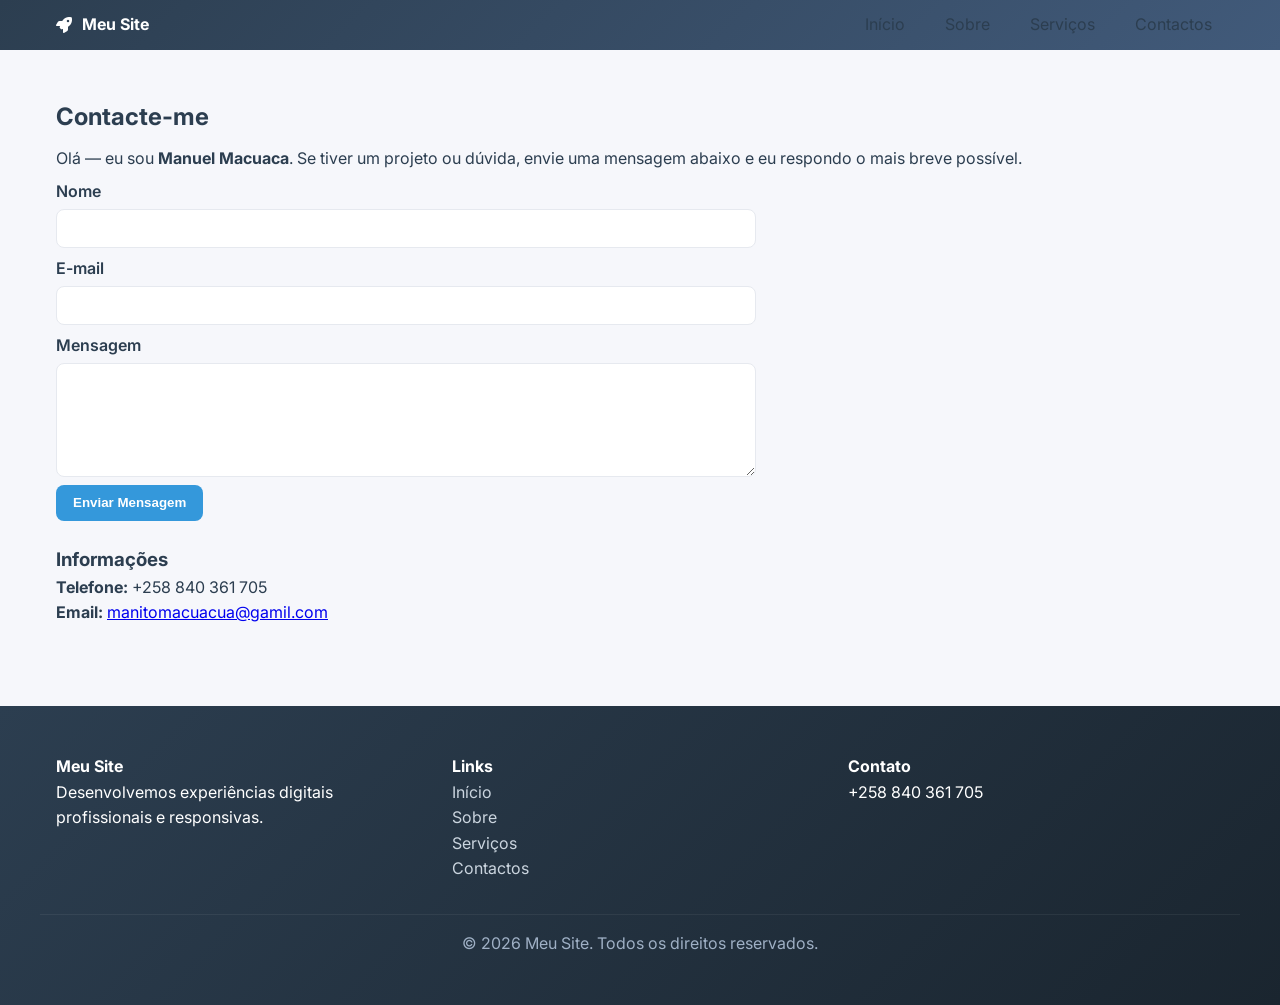
==== contactos.html @ 5e8159a1 "first commit" ====
<!DOCTYPE html>
<html lang="pt-br">
<head>
  <meta charset="utf-8">
  <meta name="viewport" content="width=device-width, initial-scale=1">
  <title>Contactos — Meu Site</title>
  <link href="https://fonts.googleapis.com/css2?family=Inter:wght@300;400;600;700&display=swap" rel="stylesheet">
  <link rel="stylesheet" href="style.css">
  <link rel="stylesheet" href="https://cdnjs.cloudflare.com/ajax/libs/font-awesome/6.4.0/css/all.min.css">
</head>
<body>
  <header class="site-header">
    <div class="container header-row">
      <a class="brand" href="index.html"><i class="fas fa-rocket"></i> Meu Site</a>
      <button class="nav-toggle" aria-label="Abrir menu" aria-expanded="false">
        <span></span><span></span><span></span>
      </button>
      <nav class="site-nav" id="siteNav" aria-label="Navegação principal">
        <ul>
          <li><a href="index.html">Início</a></li>
          <li><a href="sobre.html">Sobre</a></li>
          <li><a href="servicos.html">Serviços</a></li>
          <li><a href="contactos.html">Contactos</a></li>
        </ul>
      </nav>
    </div>
  </header>

  <main class="container">
    <section class="page">
      <h1>Contacte-me</h1>
      <p>Olá — eu sou <strong>Manuel Macuaca</strong>. Se tiver um projeto ou dúvida, envie uma mensagem abaixo e eu respondo o mais breve possível.</p>

      <form class="contact-form" action="mailto:manitomacuacua@gamil.com" method="post" enctype="text/plain">
        <label for="nome">Nome</label>
        <input id="nome" name="nome" type="text" required>

        <label for="email">E-mail</label>
        <input id="email" name="email" type="email" required>

        <label for="mensagem">Mensagem</label>
        <textarea id="mensagem" name="mensagem" rows="6" required></textarea>

        <button type="submit" class="btn primary">Enviar Mensagem</button>
      </form>

      <div style="margin-top:1.5rem;">
        <h3>Informações</h3>
        <p><strong>Telefone:</strong> +258 840 361 705</p>
        <p><strong>Email:</strong> <a href="mailto:manitomacuacua@gamil.com">manitomacuacua@gamil.com</a></p>
      </div>
    </section>
  </main>

  <footer class="site-footer">
    <div class="container footer-grid">
      <div>
        <a class="brand footer-brand" href="index.html">Meu Site</a>
        <p>Desenvolvemos experiências digitais profissionais e responsivas.</p>
      </div>
      <div>
        <h4>Links</h4>
        <ul class="footer-links">
          <li><a href="index.html">Início</a></li>
          <li><a href="sobre.html">Sobre</a></li>
          <li><a href="servicos.html">Serviços</a></li>
          <li><a href="contactos.html">Contactos</a></li>
        </ul>
      </div>
      <div>
        <h4>Contato</h4>
        <p>+258 840 361 705</p>
      </div>
    </div>
    <div class="container footer-bottom">
      <p>&copy; <span id="anoAtual">2024</span> Meu Site. Todos os direitos reservados.</p>
    </div>
  </footer>

  <script src="script.js"></script>
</body>
</html>
---- style.css ----
:root{
  --bg:#f6f7fb;
  --surface:#ffffff;
  --accent:#3498db;
  --accent-2:#2ecc71;
  --muted:#7f8c8d;
  --dark:#2c3e50;
  --radius:10px;
  --container:1200px;
}

/* Tema escuro */
.dark{
    --bg:#0b1220;
    --surface:#0f1720;
    --accent:#4aa3ff;
    --accent-2:#2ecc71;
    --muted:#9aa6b2;
    --dark:#e6eef8;
}

*{box-sizing:border-box;margin:0;padding:0}
html,body{height:100%}
body{font-family:Inter, system-ui, -apple-system, 'Segoe UI', Roboto, 'Helvetica Neue', Arial; background:var(--bg); color:var(--dark); line-height:1.6}
.container{max-width:var(--container);margin:0 auto;padding:1rem}

/* Header */
.site-header{background:linear-gradient(135deg,var(--dark),#415a7a);color:#fff;position:sticky;top:0;z-index:1200}
.header-row{display:flex;align-items:center;justify-content:space-between;padding:0.75rem 1rem}
.brand{font-weight:700;color:#fff;text-decoration:none;display:flex;gap:.6rem;align-items:center}
.nav-toggle{display:none;background:none;border:0;cursor:pointer;padding:.4rem}
.nav-toggle span{display:block;width:22px;height:2px;background:#fff;margin:4px 0;border-radius:2px}
.site-nav ul{list-style:none;display:flex;gap:1rem}
.site-nav a{color:var(--dark);text-decoration:none;padding:.5rem .75rem;border-radius:6px;transition:background .18s}
.site-nav a:hover{background:rgba(0,0,0,0.04)}

/* Hero */
.hero{padding:3rem 0;background:linear-gradient(180deg, rgba(0,0,0,0.02), transparent)}
.hero-content{display:grid;grid-template-columns:1fr 420px;gap:2rem;align-items:center}
.hero h1{font-size:2rem;margin-bottom:.6rem;color:var(--dark)}
.hero p{color:var(--muted);margin-bottom:1rem}
.hero-illus{width:100%;border-radius:12px;box-shadow:0 12px 30px rgba(10,20,30,0.08)}
.hero-actions{display:flex;gap:0.75rem}

/* Buttons */
.btn{display:inline-block;padding:.6rem 1rem;border-radius:8px;text-decoration:none;font-weight:600;border:1px solid transparent}
.btn.primary{background:var(--accent);color:#fff}
.btn.outline{background:transparent;border-color:var(--accent);color:var(--accent)}

/* Cards */
.cards{display:grid;grid-template-columns:repeat(auto-fit,minmax(220px,1fr));gap:1rem;margin:2rem 0}
.card{background:var(--surface);padding:1.4rem;border-radius:var(--radius);box-shadow:0 8px 24px rgba(20,30,50,0.06);border-top:4px solid var(--accent)}
.card-icon{width:56px;height:56px;border-radius:999px;background:var(--accent);color:#fff;display:flex;align-items:center;justify-content:center;font-size:1.25rem;margin-bottom:.9rem}
.card h3{margin-bottom:.5rem}
.card p{color:var(--muted);margin-bottom:.75rem}
.card-link{color:var(--accent);text-decoration:none;font-weight:600}

/* About */
.about{padding:2rem 0}
.about-grid{display:grid;grid-template-columns:1fr 280px;gap:1.5rem;align-items:center}
.about-stats{display:flex;gap:1rem;flex-wrap:wrap}
.stat{background:var(--surface);padding:1rem;border-radius:10px;min-width:90px;text-align:center;box-shadow:0 8px 20px rgba(20,30,50,0.04)}
.stat strong{display:block;font-size:1.2rem}
.stat span{color:var(--muted);font-size:.9rem}

/* Page content */
.page{padding:2rem 0}
.page h1{margin-bottom:.6rem}
.page h2{margin-top:1.25rem}

/* Forms */
label{display:block;margin:.5rem 0 .25rem;font-weight:600}
input[type=text],input[type=email],textarea{width:100%;padding:.7rem;border-radius:8px;border:1px solid #e6e9ef;background:#fff}
.contact-form{max-width:700px}

/* Footer */
.site-footer{background:linear-gradient(135deg,var(--dark),#1a252f);color:#fff;padding:2rem 0;margin-top:2rem}
.footer-grid{display:grid;grid-template-columns:repeat(auto-fit,minmax(200px,1fr));gap:1.25rem;align-items:start}
.footer-links{list-style:none;padding:0}
.footer-links a{color:#cbd5df;text-decoration:none}
.footer-bottom{border-top:1px solid rgba(255,255,255,0.06);padding-top:1rem;margin-top:1rem;text-align:center;color:#9fb0c5}

/* Back to top */
.voltar-topo{position:fixed;right:1.25rem;bottom:1.25rem;background:var(--accent);color:#fff;width:44px;height:44px;border-radius:50%;display:none;align-items:center;justify-content:center;border:0;cursor:pointer;box-shadow:0 8px 20px rgba(52,152,219,0.2)}

/* Theme toggle button */
.theme-toggle{background:transparent;border:1px solid rgba(0,0,0,0.06);color:var(--dark);padding:.45rem;border-radius:8px;cursor:pointer;margin-left:.5rem}
.dark .theme-toggle{border-color:rgba(255,255,255,0.08);color:var(--dark)}


/* Responsive */
@media (max-width:980px){
  .hero-content{grid-template-columns:1fr 320px}
  .about-grid{grid-template-columns:1fr}
}
@media (max-width:720px){
  .nav-toggle{display:block}
  .site-nav{position:fixed;inset:auto 0 0 0;background:linear-gradient(180deg,var(--dark),#23374a);transform:translateY(-100%);transition:transform .28s ease;padding:1rem 0}
  .site-nav[aria-hidden="false"],body.nav-open .site-nav{transform:translateY(0)}
  .site-nav ul{flex-direction:column;gap:0}
  .site-nav a{display:block;padding:0.9rem 1.1rem}
  .hero-content{grid-template-columns:1fr;gap:1rem}
  .hero-illus{order:-1}
  .site-header .header-row{padding:.6rem 1rem}
  .voltar-topo{right:.8rem;bottom:.8rem}
}

/* small tweaks */
.container{padding-left:1rem;padding-right:1rem}

    }
    
    .destaque h2 {
        font-size: 2rem;
    }
    
    .principal {
        padding: 1rem;
    }
    
    .cards {
        grid-template-columns: 1fr;
    }
    
    .conteudo {
        padding: 1.5rem;
    }
    
    .rodape-conteudo {
        grid-template-columns: 1fr;
        gap: 2rem;
    }
    
    .voltar-topo {
        bottom: 1rem;
        right: 1rem;
        width: 45px;
        height: 45px;
    }
}

@media (max-width: 480px) {
    .logo h1 {
        font-size: 1.5rem;
    }
    
    .menu ul {
        flex-direction: column;
        align-items: center;
    }
    
    .destaque h2 {
        font-size: 1.5rem;
    }
}
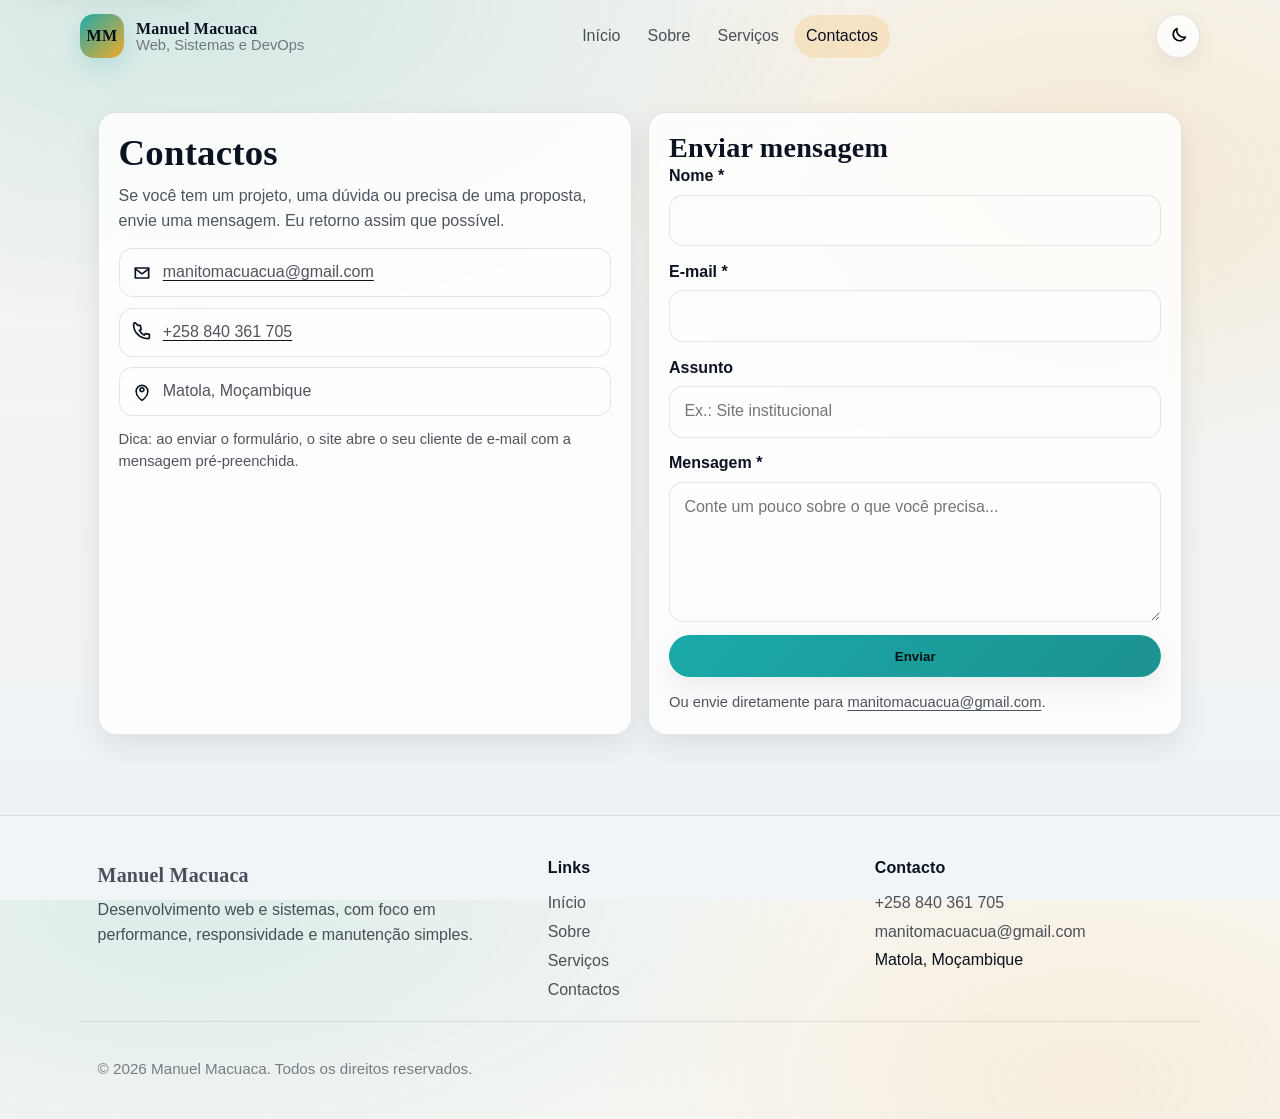
==== commit 837c53d2: "first commit2" ====
--- a/contactos.html
+++ b/contactos.html
@@ -1,82 +1,167 @@
-<!DOCTYPE html>
+<!doctype html>
 <html lang="pt-br">
-<head>
-  <meta charset="utf-8">
-  <meta name="viewport" content="width=device-width, initial-scale=1">
-  <title>Contactos — Meu Site</title>
-  <link href="https://fonts.googleapis.com/css2?family=Inter:wght@300;400;600;700&display=swap" rel="stylesheet">
-  <link rel="stylesheet" href="style.css">
-  <link rel="stylesheet" href="https://cdnjs.cloudflare.com/ajax/libs/font-awesome/6.4.0/css/all.min.css">
-</head>
-<body>
-  <header class="site-header">
-    <div class="container header-row">
-      <a class="brand" href="index.html"><i class="fas fa-rocket"></i> Meu Site</a>
-      <button class="nav-toggle" aria-label="Abrir menu" aria-expanded="false">
-        <span></span><span></span><span></span>
-      </button>
-      <nav class="site-nav" id="siteNav" aria-label="Navegação principal">
-        <ul>
-          <li><a href="index.html">Início</a></li>
-          <li><a href="sobre.html">Sobre</a></li>
-          <li><a href="servicos.html">Serviços</a></li>
-          <li><a href="contactos.html">Contactos</a></li>
-        </ul>
-      </nav>
-    </div>
-  </header>
+  <head>
+    <meta charset="utf-8">
+    <meta name="viewport" content="width=device-width, initial-scale=1">
+    <title>Contactos | Manuel Macuaca</title>
+    <meta name="description" content="Entre em contacto para orçamento, dúvidas ou propostas. Resposta rápida por e-mail ou telefone.">
+    <meta name="theme-color" content="#0ea5a4">
+    <link rel="stylesheet" href="style.css">
+  </head>
+  <body>
+    <a class="skip-link" href="#conteudo">Saltar para o conteúdo</a>
 
-  <main class="container">
-    <section class="page">
-      <h1>Contacte-me</h1>
-      <p>Olá — eu sou <strong>Manuel Macuaca</strong>. Se tiver um projeto ou dúvida, envie uma mensagem abaixo e eu respondo o mais breve possível.</p>
+    <header class="site-header" data-header>
+      <div class="container header-inner">
+        <a class="brand" href="index.html" aria-label="Página inicial">
+          <span class="brand-mark" aria-hidden="true">MM</span>
+          <span class="brand-text">
+            <span class="brand-name">Manuel Macuaca</span>
+            <span class="brand-role">Web, Sistemas e DevOps</span>
+          </span>
+        </a>
 
-      <form class="contact-form" action="mailto:manitomacuacua@gamil.com" method="post" enctype="text/plain">
-        <label for="nome">Nome</label>
-        <input id="nome" name="nome" type="text" required>
+        <nav class="site-nav" id="siteNav" data-nav aria-label="Navegação principal">
+          <a href="index.html">Início</a>
+          <a href="sobre.html">Sobre</a>
+          <a href="servicos.html">Serviços</a>
+          <a href="contactos.html">Contactos</a>
+        </nav>
 
-        <label for="email">E-mail</label>
-        <input id="email" name="email" type="email" required>
+        <div class="header-actions">
+          <button class="icon-btn" type="button" data-theme-toggle aria-label="Alternar tema" title="Alternar tema">
+            <svg class="icon icon-moon" viewBox="0 0 24 24" fill="none" aria-hidden="true">
+              <path d="M21 13.2A8.4 8.4 0 0 1 10.8 3a7.7 7.7 0 1 0 10.2 10.2Z" stroke="currentColor" stroke-width="2" stroke-linecap="round" stroke-linejoin="round"/>
+            </svg>
+            <svg class="icon icon-sun" viewBox="0 0 24 24" fill="none" aria-hidden="true">
+              <path d="M12 18a6 6 0 1 0 0-12 6 6 0 0 0 0 12Z" stroke="currentColor" stroke-width="2"/>
+              <path d="M12 2v2M12 20v2M4 12H2M22 12h-2M5.6 5.6 4.2 4.2M19.8 19.8l-1.4-1.4M18.4 5.6l1.4-1.4M4.2 19.8l1.4-1.4" stroke="currentColor" stroke-width="2" stroke-linecap="round"/>
+            </svg>
+          </button>
 
-        <label for="mensagem">Mensagem</label>
-        <textarea id="mensagem" name="mensagem" rows="6" required></textarea>
+          <button class="icon-btn nav-btn" type="button" data-nav-toggle aria-controls="siteNav" aria-label="Abrir menu" aria-expanded="false" title="Menu">
+            <svg class="icon" viewBox="0 0 24 24" fill="none" aria-hidden="true">
+              <path d="M4 7h16M4 12h16M4 17h16" stroke="currentColor" stroke-width="2" stroke-linecap="round"/>
+            </svg>
+          </button>
+        </div>
+      </div>
 
-        <button type="submit" class="btn primary">Enviar Mensagem</button>
-      </form>
+      <div class="nav-overlay" data-nav-overlay hidden></div>
+    </header>
 
-      <div style="margin-top:1.5rem;">
-        <h3>Informações</h3>
-        <p><strong>Telefone:</strong> +258 840 361 705</p>
-        <p><strong>Email:</strong> <a href="mailto:manitomacuacua@gamil.com">manitomacuacua@gamil.com</a></p>
+    <main id="conteudo">
+      <section class="section">
+        <div class="container two-col">
+          <div class="card prose">
+            <h1>Contactos</h1>
+            <p>Se você tem um projeto, uma dúvida ou precisa de uma proposta, envie uma mensagem. Eu retorno assim que possível.</p>
+
+            <div class="contact-list" aria-label="Contactos diretos">
+              <a class="contact-item" href="mailto:manitomacuacua@gmail.com">
+                <svg class="icon" viewBox="0 0 24 24" fill="none" aria-hidden="true">
+                  <path d="M4 6h16v12H4V6Z" stroke="currentColor" stroke-width="2" stroke-linejoin="round"/>
+                  <path d="m4 7 8 6 8-6" stroke="currentColor" stroke-width="2" stroke-linecap="round" stroke-linejoin="round"/>
+                </svg>
+                <span>manitomacuacua@gmail.com</span>
+              </a>
+
+              <a class="contact-item" href="tel:+258840361705">
+                <svg class="icon" viewBox="0 0 24 24" fill="none" aria-hidden="true">
+                  <path d="M7 4h3l1 5-2 1c1.2 2.5 3.3 4.7 5.9 5.9l1-2 5 1v3c0 1.1-.9 2-2 2-9.4 0-17-7.6-17-17 0-1.1.9-2 2-2Z" stroke="currentColor" stroke-width="2" stroke-linecap="round" stroke-linejoin="round"/>
+                </svg>
+                <span>+258 840 361 705</span>
+              </a>
+
+              <div class="contact-item" role="note" aria-label="Localização">
+                <svg class="icon" viewBox="0 0 24 24" fill="none" aria-hidden="true">
+                  <path d="M12 22s7-4.4 7-11a7 7 0 0 0-14 0c0 6.6 7 11 7 11Z" stroke="currentColor" stroke-width="2" stroke-linecap="round" stroke-linejoin="round"/>
+                  <path d="M12 11.5a2.3 2.3 0 1 0 0-4.6 2.3 2.3 0 0 0 0 4.6Z" stroke="currentColor" stroke-width="2"/>
+                </svg>
+                <span>Matola, Moçambique</span>
+              </div>
+            </div>
+
+            <p class="help">Dica: ao enviar o formulário, o site abre o seu cliente de e-mail com a mensagem pré-preenchida.</p>
+          </div>
+
+          <div class="card">
+            <h2 class="card-title">Enviar mensagem</h2>
+
+            <form class="form" data-contact-form data-email-to="manitomacuacua@gmail.com" novalidate>
+              <div class="field">
+                <label class="label" for="nome">Nome *</label>
+                <input id="nome" name="nome" type="text" autocomplete="name" required>
+              </div>
+
+              <div class="field">
+                <label class="label" for="email">E-mail *</label>
+                <input id="email" name="email" type="email" autocomplete="email" required>
+              </div>
+
+              <div class="field">
+                <label class="label" for="assunto">Assunto</label>
+                <input id="assunto" name="assunto" type="text" autocomplete="off" placeholder="Ex.: Site institucional">
+              </div>
+
+              <div class="field">
+                <label class="label" for="mensagem">Mensagem *</label>
+                <textarea id="mensagem" name="mensagem" required placeholder="Conte um pouco sobre o que você precisa..."></textarea>
+              </div>
+
+              <div class="sr-only" aria-hidden="true">
+                <label for="website">Website</label>
+                <input id="website" name="website" type="text" tabindex="-1" autocomplete="off">
+              </div>
+
+              <button class="btn primary" type="submit">Enviar</button>
+              <p class="help">Ou envie diretamente para <a href="mailto:manitomacuacua@gmail.com">manitomacuacua@gmail.com</a>.</p>
+            </form>
+          </div>
+        </div>
+      </section>
+    </main>
+
+    <footer class="site-footer">
+      <div class="container footer-inner">
+        <div>
+          <p class="footer-title">Manuel Macuaca</p>
+          <p>Desenvolvimento web e sistemas, com foco em performance, responsividade e manutenção simples.</p>
+        </div>
+
+        <div class="footer-col">
+          <h3>Links</h3>
+          <ul class="footer-links">
+            <li><a href="index.html">Início</a></li>
+            <li><a href="sobre.html">Sobre</a></li>
+            <li><a href="servicos.html">Serviços</a></li>
+            <li><a href="contactos.html">Contactos</a></li>
+          </ul>
+        </div>
+
+        <div class="footer-col">
+          <h3>Contacto</h3>
+          <ul class="footer-links">
+            <li><a href="tel:+258840361705">+258 840 361 705</a></li>
+            <li><a href="mailto:manitomacuacua@gmail.com">manitomacuacua@gmail.com</a></li>
+            <li>Matola, Moçambique</li>
+          </ul>
+        </div>
       </div>
-    </section>
-  </main>
 
-  <footer class="site-footer">
-    <div class="container footer-grid">
-      <div>
-        <a class="brand footer-brand" href="index.html">Meu Site</a>
-        <p>Desenvolvemos experiências digitais profissionais e responsivas.</p>
+      <div class="container footer-bottom">
+        <p>© <span data-year></span> Manuel Macuaca. Todos os direitos reservados.</p>
       </div>
-      <div>
-        <h4>Links</h4>
-        <ul class="footer-links">
-          <li><a href="index.html">Início</a></li>
-          <li><a href="sobre.html">Sobre</a></li>
-          <li><a href="servicos.html">Serviços</a></li>
-          <li><a href="contactos.html">Contactos</a></li>
-        </ul>
-      </div>
-      <div>
-        <h4>Contato</h4>
-        <p>+258 840 361 705</p>
-      </div>
-    </div>
-    <div class="container footer-bottom">
-      <p>&copy; <span id="anoAtual">2024</span> Meu Site. Todos os direitos reservados.</p>
-    </div>
-  </footer>
+    </footer>
 
-  <script src="script.js"></script>
-</body>
+    <button class="to-top" type="button" data-to-top aria-label="Voltar ao topo" title="Topo">
+      <svg class="icon" viewBox="0 0 24 24" fill="none" aria-hidden="true">
+        <path d="M12 5v14" stroke="currentColor" stroke-width="2" stroke-linecap="round"/>
+        <path d="m7 10 5-5 5 5" stroke="currentColor" stroke-width="2" stroke-linecap="round" stroke-linejoin="round"/>
+      </svg>
+    </button>
+
+    <div class="toast" data-toast role="status" aria-live="polite"></div>
+    <script src="script.js" defer></script>
+  </body>
 </html>
--- a/style.css
+++ b/style.css
@@ -1,155 +1,832 @@
-:root{
-  --bg:#f6f7fb;
-  --surface:#ffffff;
-  --accent:#3498db;
-  --accent-2:#2ecc71;
-  --muted:#7f8c8d;
-  --dark:#2c3e50;
-  --radius:10px;
-  --container:1200px;
-}
-
-/* Tema escuro */
-.dark{
-    --bg:#0b1220;
-    --surface:#0f1720;
-    --accent:#4aa3ff;
-    --accent-2:#2ecc71;
-    --muted:#9aa6b2;
-    --dark:#e6eef8;
-}
-
-*{box-sizing:border-box;margin:0;padding:0}
-html,body{height:100%}
-body{font-family:Inter, system-ui, -apple-system, 'Segoe UI', Roboto, 'Helvetica Neue', Arial; background:var(--bg); color:var(--dark); line-height:1.6}
-.container{max-width:var(--container);margin:0 auto;padding:1rem}
+:root {
+  color-scheme: light;
+
+  --bg: #f6f4ef;
+  --bg-2: #eef2f6;
+  --surface: rgba(255, 255, 255, 0.82);
+  --surface-2: #ffffff;
+  --text: #0b1220;
+  --muted: rgba(11, 18, 32, 0.72);
+  --muted-2: rgba(11, 18, 32, 0.52);
+  --border: rgba(11, 18, 32, 0.10);
+
+  --accent: #0ea5a4;
+  --accent-2: #f59e0b;
+  --danger: #ef4444;
+
+  --shadow: 0 14px 40px rgba(9, 11, 16, 0.10);
+  --shadow-2: 0 10px 28px rgba(9, 11, 16, 0.08);
+
+  --radius: 18px;
+  --radius-sm: 12px;
+  --container: 1120px;
+
+  --font-body: ui-sans-serif, "Segoe UI Variable Text", "Trebuchet MS", "Noto Sans", sans-serif;
+  --font-display: ui-serif, "Iowan Old Style", "Palatino Linotype", Palatino, serif;
+}
+
+html.theme-dark {
+  color-scheme: dark;
+
+  --bg: #070b13;
+  --bg-2: #0b1220;
+  --surface: rgba(16, 23, 35, 0.72);
+  --surface-2: rgba(16, 23, 35, 0.92);
+  --text: rgba(247, 249, 252, 0.92);
+  --muted: rgba(247, 249, 252, 0.70);
+  --muted-2: rgba(247, 249, 252, 0.54);
+  --border: rgba(247, 249, 252, 0.12);
+
+  --shadow: 0 18px 50px rgba(0, 0, 0, 0.34);
+  --shadow-2: 0 12px 34px rgba(0, 0, 0, 0.26);
+}
+
+*,
+*::before,
+*::after {
+  box-sizing: border-box;
+}
+
+html,
+body {
+  height: 100%;
+}
+
+body {
+  margin: 0;
+  font-family: var(--font-body);
+  color: var(--text);
+  line-height: 1.55;
+  background: radial-gradient(1200px 600px at 15% 0%, rgba(14, 165, 164, 0.14), transparent 55%),
+    radial-gradient(900px 540px at 85% 20%, rgba(245, 158, 11, 0.12), transparent 55%),
+    linear-gradient(180deg, var(--bg), var(--bg-2));
+}
+
+img {
+  max-width: 100%;
+  height: auto;
+  display: block;
+}
+
+a {
+  color: inherit;
+  text-decoration-thickness: 1px;
+  text-underline-offset: 3px;
+}
+
+::selection {
+  background: rgba(14, 165, 164, 0.22);
+}
+
+.container {
+  max-width: var(--container);
+  margin: 0 auto;
+  padding: 0 1.1rem;
+}
+
+.sr-only {
+  position: absolute !important;
+  width: 1px;
+  height: 1px;
+  padding: 0;
+  margin: -1px;
+  overflow: hidden;
+  clip: rect(0, 0, 0, 0);
+  white-space: nowrap;
+  border: 0;
+}
+
+.skip-link {
+  position: absolute;
+  top: 0.8rem;
+  left: 0.8rem;
+  padding: 0.6rem 0.8rem;
+  border-radius: 999px;
+  background: var(--surface-2);
+  border: 1px solid var(--border);
+  box-shadow: var(--shadow-2);
+  transform: translateY(-160%);
+  transition: transform 180ms ease;
+  z-index: 9999;
+}
+
+.skip-link:focus {
+  transform: translateY(0);
+  outline: none;
+}
+
+:focus-visible {
+  outline: 3px solid rgba(245, 158, 11, 0.65);
+  outline-offset: 2px;
+  border-radius: 8px;
+}
 
 /* Header */
-.site-header{background:linear-gradient(135deg,var(--dark),#415a7a);color:#fff;position:sticky;top:0;z-index:1200}
-.header-row{display:flex;align-items:center;justify-content:space-between;padding:0.75rem 1rem}
-.brand{font-weight:700;color:#fff;text-decoration:none;display:flex;gap:.6rem;align-items:center}
-.nav-toggle{display:none;background:none;border:0;cursor:pointer;padding:.4rem}
-.nav-toggle span{display:block;width:22px;height:2px;background:#fff;margin:4px 0;border-radius:2px}
-.site-nav ul{list-style:none;display:flex;gap:1rem}
-.site-nav a{color:var(--dark);text-decoration:none;padding:.5rem .75rem;border-radius:6px;transition:background .18s}
-.site-nav a:hover{background:rgba(0,0,0,0.04)}
+.site-header {
+  position: sticky;
+  top: 0;
+  z-index: 1200;
+  border-bottom: 1px solid rgba(0, 0, 0, 0);
+  background: rgba(255, 255, 255, 0);
+  transition: background 220ms ease, border-color 220ms ease;
+}
+
+html.theme-dark .site-header {
+  border-bottom: 1px solid rgba(0, 0, 0, 0);
+}
+
+.site-header.is-scrolled {
+  background: rgba(246, 244, 239, 0.76);
+  border-bottom: 1px solid var(--border);
+  backdrop-filter: blur(10px);
+}
+
+html.theme-dark .site-header.is-scrolled {
+  background: rgba(7, 11, 19, 0.64);
+}
+
+.header-inner {
+  display: flex;
+  align-items: center;
+  justify-content: space-between;
+  padding: 0.9rem 0;
+  gap: 0.9rem;
+}
+
+.brand {
+  display: flex;
+  align-items: center;
+  gap: 0.75rem;
+  text-decoration: none;
+  min-width: 190px;
+}
+
+.brand-mark {
+  width: 44px;
+  height: 44px;
+  border-radius: 14px;
+  display: grid;
+  place-items: center;
+  background: linear-gradient(135deg, rgba(14, 165, 164, 0.92), rgba(245, 158, 11, 0.86));
+  color: #061017;
+  font-family: var(--font-display);
+  font-weight: 700;
+  letter-spacing: 0.5px;
+  box-shadow: 0 10px 26px rgba(14, 165, 164, 0.20);
+}
+
+.brand-text {
+  display: grid;
+}
+
+.brand-name {
+  font-family: var(--font-display);
+  font-weight: 800;
+  letter-spacing: 0.2px;
+  line-height: 1.1;
+}
+
+.brand-role {
+  color: var(--muted-2);
+  font-size: 0.92rem;
+  line-height: 1.1;
+}
+
+.site-nav {
+  display: flex;
+  align-items: center;
+  gap: 0.2rem;
+}
+
+.site-nav a {
+  padding: 0.55rem 0.75rem;
+  border-radius: 999px;
+  text-decoration: none;
+  color: var(--muted);
+  transition: background 160ms ease, color 160ms ease, transform 160ms ease;
+}
+
+.site-nav a:hover {
+  background: rgba(14, 165, 164, 0.10);
+  color: var(--text);
+}
+
+.site-nav a[aria-current="page"] {
+  background: rgba(245, 158, 11, 0.16);
+  color: var(--text);
+}
+
+.header-actions {
+  display: flex;
+  align-items: center;
+  gap: 0.5rem;
+}
+
+.icon-btn {
+  width: 44px;
+  height: 44px;
+  border-radius: 999px;
+  border: 1px solid var(--border);
+  background: var(--surface);
+  backdrop-filter: blur(10px);
+  display: grid;
+  place-items: center;
+  cursor: pointer;
+  box-shadow: 0 8px 22px rgba(9, 11, 16, 0.06);
+}
+
+.icon-btn:hover {
+  transform: translateY(-1px);
+}
+
+.icon {
+  width: 20px;
+  height: 20px;
+}
+
+.icon-sun {
+  display: none;
+}
+
+html.theme-dark .icon-sun {
+  display: block;
+}
+
+html.theme-dark .icon-moon {
+  display: none;
+}
+
+.nav-btn {
+  display: none;
+}
+
+.nav-overlay {
+  position: fixed;
+  inset: 0;
+  background: rgba(0, 0, 0, 0.45);
+  opacity: 0;
+  transition: opacity 180ms ease;
+  z-index: 1250;
+}
+
+html.nav-open .nav-overlay {
+  opacity: 1;
+}
 
 /* Hero */
-.hero{padding:3rem 0;background:linear-gradient(180deg, rgba(0,0,0,0.02), transparent)}
-.hero-content{display:grid;grid-template-columns:1fr 420px;gap:2rem;align-items:center}
-.hero h1{font-size:2rem;margin-bottom:.6rem;color:var(--dark)}
-.hero p{color:var(--muted);margin-bottom:1rem}
-.hero-illus{width:100%;border-radius:12px;box-shadow:0 12px 30px rgba(10,20,30,0.08)}
-.hero-actions{display:flex;gap:0.75rem}
-
-/* Buttons */
-.btn{display:inline-block;padding:.6rem 1rem;border-radius:8px;text-decoration:none;font-weight:600;border:1px solid transparent}
-.btn.primary{background:var(--accent);color:#fff}
-.btn.outline{background:transparent;border-color:var(--accent);color:var(--accent)}
-
-/* Cards */
-.cards{display:grid;grid-template-columns:repeat(auto-fit,minmax(220px,1fr));gap:1rem;margin:2rem 0}
-.card{background:var(--surface);padding:1.4rem;border-radius:var(--radius);box-shadow:0 8px 24px rgba(20,30,50,0.06);border-top:4px solid var(--accent)}
-.card-icon{width:56px;height:56px;border-radius:999px;background:var(--accent);color:#fff;display:flex;align-items:center;justify-content:center;font-size:1.25rem;margin-bottom:.9rem}
-.card h3{margin-bottom:.5rem}
-.card p{color:var(--muted);margin-bottom:.75rem}
-.card-link{color:var(--accent);text-decoration:none;font-weight:600}
-
-/* About */
-.about{padding:2rem 0}
-.about-grid{display:grid;grid-template-columns:1fr 280px;gap:1.5rem;align-items:center}
-.about-stats{display:flex;gap:1rem;flex-wrap:wrap}
-.stat{background:var(--surface);padding:1rem;border-radius:10px;min-width:90px;text-align:center;box-shadow:0 8px 20px rgba(20,30,50,0.04)}
-.stat strong{display:block;font-size:1.2rem}
-.stat span{color:var(--muted);font-size:.9rem}
-
-/* Page content */
-.page{padding:2rem 0}
-.page h1{margin-bottom:.6rem}
-.page h2{margin-top:1.25rem}
+.hero {
+  padding: clamp(2.2rem, 4vw, 4rem) 0 1.3rem;
+}
+
+.hero-grid {
+  display: grid;
+  grid-template-columns: 1.2fr 0.8fr;
+  gap: 1.4rem;
+  align-items: start;
+}
+
+.kicker {
+  display: inline-flex;
+  align-items: center;
+  gap: 0.55rem;
+  padding: 0.45rem 0.7rem;
+  border-radius: 999px;
+  background: rgba(14, 165, 164, 0.10);
+  border: 1px solid rgba(14, 165, 164, 0.18);
+  color: var(--muted);
+  font-size: 0.95rem;
+}
+
+.kicker-dot {
+  width: 8px;
+  height: 8px;
+  border-radius: 999px;
+  background: var(--accent);
+  box-shadow: 0 0 0 6px rgba(14, 165, 164, 0.12);
+}
+
+.hero h1 {
+  margin: 0.9rem 0 0.75rem;
+  font-family: var(--font-display);
+  font-weight: 900;
+  letter-spacing: 0.2px;
+  font-size: clamp(2.05rem, 4.2vw, 3.2rem);
+  line-height: 1.05;
+}
+
+.hero p {
+  margin: 0 0 1.2rem;
+  color: var(--muted);
+  font-size: clamp(1.02rem, 1.1vw, 1.08rem);
+}
+
+.cta-row {
+  display: flex;
+  flex-wrap: wrap;
+  gap: 0.8rem;
+  align-items: center;
+  margin: 1rem 0 1.4rem;
+}
+
+.btn {
+  display: inline-flex;
+  align-items: center;
+  justify-content: center;
+  gap: 0.55rem;
+  padding: 0.78rem 1.1rem;
+  border-radius: 999px;
+  border: 1px solid var(--border);
+  background: var(--surface);
+  backdrop-filter: blur(10px);
+  box-shadow: var(--shadow-2);
+  text-decoration: none;
+  font-weight: 700;
+  color: var(--text);
+  transition: transform 160ms ease, box-shadow 160ms ease, background 160ms ease;
+}
+
+.btn:hover {
+  transform: translateY(-1px);
+  box-shadow: var(--shadow);
+}
+
+.btn.primary {
+  border-color: rgba(14, 165, 164, 0.28);
+  background: linear-gradient(135deg, rgba(14, 165, 164, 0.95), rgba(9, 136, 135, 0.92));
+  color: #051114;
+}
+
+.btn.ghost {
+  background: transparent;
+}
+
+.tag-row {
+  display: flex;
+  flex-wrap: wrap;
+  gap: 0.5rem;
+}
+
+.tag {
+  padding: 0.35rem 0.6rem;
+  border-radius: 999px;
+  border: 1px solid var(--border);
+  background: rgba(255, 255, 255, 0.22);
+  color: var(--muted);
+  font-size: 0.9rem;
+}
+
+html.theme-dark .tag {
+  background: rgba(0, 0, 0, 0.16);
+}
+
+.hero-card {
+  border-radius: var(--radius);
+  border: 1px solid var(--border);
+  background: var(--surface);
+  backdrop-filter: blur(12px);
+  box-shadow: var(--shadow);
+  padding: 1.2rem;
+}
+
+.hero-card-top {
+  display: flex;
+  align-items: center;
+  gap: 0.9rem;
+  margin-bottom: 0.9rem;
+}
+
+.avatar {
+  width: 54px;
+  height: 54px;
+  border-radius: 18px;
+  background: linear-gradient(135deg, rgba(245, 158, 11, 0.92), rgba(14, 165, 164, 0.82));
+  display: grid;
+  place-items: center;
+  color: #091018;
+  font-family: var(--font-display);
+  font-weight: 800;
+}
+
+.hero-name {
+  margin: 0;
+  font-family: var(--font-display);
+  font-weight: 900;
+  line-height: 1.1;
+}
+
+.hero-meta {
+  margin: 0.2rem 0 0;
+  color: var(--muted-2);
+  font-size: 0.95rem;
+}
+
+.contact-list {
+  display: grid;
+  gap: 0.65rem;
+  margin-top: 0.9rem;
+}
+
+.contact-item {
+  display: flex;
+  gap: 0.65rem;
+  align-items: center;
+  padding: 0.7rem 0.8rem;
+  border-radius: 14px;
+  border: 1px solid var(--border);
+  background: rgba(255, 255, 255, 0.20);
+}
+
+html.theme-dark .contact-item {
+  background: rgba(0, 0, 0, 0.18);
+}
+
+.contact-item span {
+  color: var(--muted);
+}
+
+.section {
+  padding: 2.4rem 0;
+}
+
+.section-header {
+  display: flex;
+  align-items: end;
+  justify-content: space-between;
+  gap: 1rem;
+  margin-bottom: 1.2rem;
+}
+
+.section h2 {
+  margin: 0;
+  font-family: var(--font-display);
+  font-weight: 900;
+  letter-spacing: 0.2px;
+  font-size: clamp(1.55rem, 2.2vw, 2.05rem);
+  line-height: 1.1;
+}
+
+.section-lead {
+  margin: 0.25rem 0 0;
+  color: var(--muted);
+  max-width: 58ch;
+}
+
+.grid {
+  display: grid;
+  gap: 1rem;
+}
+
+.grid.cols-3 {
+  grid-template-columns: repeat(3, minmax(0, 1fr));
+}
+
+.card {
+  border-radius: var(--radius);
+  border: 1px solid var(--border);
+  background: var(--surface);
+  backdrop-filter: blur(12px);
+  box-shadow: var(--shadow-2);
+  padding: 1.25rem;
+}
+
+.card-title {
+  margin: 0.2rem 0 0.55rem;
+  font-family: var(--font-display);
+  font-weight: 900;
+  letter-spacing: 0.2px;
+  line-height: 1.15;
+}
+
+.card p {
+  margin: 0;
+  color: var(--muted);
+}
+
+.badge {
+  display: inline-flex;
+  align-items: center;
+  gap: 0.45rem;
+  padding: 0.4rem 0.6rem;
+  border-radius: 999px;
+  border: 1px solid rgba(14, 165, 164, 0.20);
+  background: rgba(14, 165, 164, 0.10);
+  color: var(--muted);
+  font-size: 0.92rem;
+}
+
+.two-col {
+  display: grid;
+  grid-template-columns: 1fr 1fr;
+  gap: 1rem;
+}
+
+.prose h1,
+.prose h2,
+.prose h3 {
+  font-family: var(--font-display);
+  letter-spacing: 0.2px;
+}
+
+.prose h1 {
+  margin: 0 0 0.6rem;
+  font-size: clamp(1.85rem, 3vw, 2.3rem);
+  line-height: 1.08;
+}
+
+.prose h2 {
+  margin: 1.6rem 0 0.6rem;
+  font-size: 1.35rem;
+  line-height: 1.2;
+}
+
+.prose p {
+  margin: 0.7rem 0;
+  color: var(--muted);
+}
+
+.prose ul {
+  margin: 0.65rem 0 0.75rem 1.2rem;
+  color: var(--muted);
+}
+
+.prose li {
+  margin: 0.25rem 0;
+}
+
+.pill-list {
+  display: flex;
+  flex-wrap: wrap;
+  gap: 0.5rem;
+  margin-top: 0.8rem;
+}
+
+.pill {
+  padding: 0.35rem 0.6rem;
+  border-radius: 999px;
+  border: 1px solid var(--border);
+  background: rgba(255, 255, 255, 0.16);
+  color: var(--muted);
+  font-size: 0.9rem;
+}
+
+html.theme-dark .pill {
+  background: rgba(0, 0, 0, 0.16);
+}
+
+.cta-band {
+  margin-top: 1.6rem;
+  border-radius: calc(var(--radius) + 10px);
+  padding: 1.3rem;
+  border: 1px solid rgba(245, 158, 11, 0.22);
+  background: radial-gradient(900px 260px at 20% 0%, rgba(245, 158, 11, 0.16), transparent 60%),
+    radial-gradient(900px 260px at 80% 40%, rgba(14, 165, 164, 0.14), transparent 60%),
+    var(--surface);
+  box-shadow: var(--shadow-2);
+}
+
+.cta-band.compact {
+  margin-top: 1rem;
+}
+
+.cta-band-inner {
+  display: flex;
+  align-items: center;
+  justify-content: space-between;
+  flex-wrap: wrap;
+  gap: 0.9rem;
+}
+
+.cta-band p {
+  margin: 0.2rem 0 0;
+  color: var(--muted);
+}
 
 /* Forms */
-label{display:block;margin:.5rem 0 .25rem;font-weight:600}
-input[type=text],input[type=email],textarea{width:100%;padding:.7rem;border-radius:8px;border:1px solid #e6e9ef;background:#fff}
-.contact-form{max-width:700px}
+.form {
+  display: grid;
+  gap: 0.85rem;
+  max-width: 720px;
+}
+
+.field {
+  display: grid;
+  gap: 0.35rem;
+}
+
+.label {
+  font-weight: 750;
+  color: var(--text);
+}
+
+input,
+textarea {
+  font: inherit;
+  color: var(--text);
+  border-radius: 14px;
+  border: 1px solid var(--border);
+  background: rgba(255, 255, 255, 0.22);
+  padding: 0.78rem 0.9rem;
+}
+
+html.theme-dark input,
+html.theme-dark textarea {
+  background: rgba(0, 0, 0, 0.22);
+}
+
+textarea {
+  resize: vertical;
+  min-height: 140px;
+}
+
+.help {
+  color: var(--muted-2);
+  font-size: 0.92rem;
+  margin: 0;
+}
+
+.toast {
+  position: fixed;
+  left: 50%;
+  bottom: 1.2rem;
+  transform: translateX(-50%);
+  min-width: min(520px, calc(100vw - 2rem));
+  border-radius: 16px;
+  border: 1px solid var(--border);
+  background: var(--surface-2);
+  box-shadow: var(--shadow);
+  padding: 0.9rem 1rem;
+  display: none;
+  z-index: 1600;
+}
+
+.toast.is-open {
+  display: block;
+}
 
 /* Footer */
-.site-footer{background:linear-gradient(135deg,var(--dark),#1a252f);color:#fff;padding:2rem 0;margin-top:2rem}
-.footer-grid{display:grid;grid-template-columns:repeat(auto-fit,minmax(200px,1fr));gap:1.25rem;align-items:start}
-.footer-links{list-style:none;padding:0}
-.footer-links a{color:#cbd5df;text-decoration:none}
-.footer-bottom{border-top:1px solid rgba(255,255,255,0.06);padding-top:1rem;margin-top:1rem;text-align:center;color:#9fb0c5}
-
-/* Back to top */
-.voltar-topo{position:fixed;right:1.25rem;bottom:1.25rem;background:var(--accent);color:#fff;width:44px;height:44px;border-radius:50%;display:none;align-items:center;justify-content:center;border:0;cursor:pointer;box-shadow:0 8px 20px rgba(52,152,219,0.2)}
-
-/* Theme toggle button */
-.theme-toggle{background:transparent;border:1px solid rgba(0,0,0,0.06);color:var(--dark);padding:.45rem;border-radius:8px;cursor:pointer;margin-left:.5rem}
-.dark .theme-toggle{border-color:rgba(255,255,255,0.08);color:var(--dark)}
-
+.site-footer {
+  margin-top: 2.6rem;
+  padding: 2.4rem 0 1.5rem;
+  border-top: 1px solid var(--border);
+  background: rgba(255, 255, 255, 0.18);
+}
+
+html.theme-dark .site-footer {
+  background: rgba(0, 0, 0, 0.16);
+}
+
+.footer-inner {
+  display: grid;
+  grid-template-columns: 1.4fr 1fr 1fr;
+  gap: 1.2rem;
+  align-items: start;
+}
+
+.footer-title {
+  font-family: var(--font-display);
+  font-weight: 900;
+  letter-spacing: 0.2px;
+  font-size: 1.25rem;
+  margin: 0 0 0.4rem;
+}
+
+.footer-inner p {
+  margin: 0.4rem 0 0;
+  color: var(--muted);
+}
+
+.footer-col h3 {
+  margin: 0.1rem 0 0.65rem;
+  font-size: 1rem;
+  letter-spacing: 0.2px;
+}
+
+.footer-links {
+  list-style: none;
+  margin: 0;
+  padding: 0;
+  display: grid;
+  gap: 0.25rem;
+}
+
+.footer-links a {
+  text-decoration: none;
+  color: var(--muted);
+  padding: 0.35rem 0;
+}
+
+.footer-links a:hover {
+  color: var(--text);
+  text-decoration: underline;
+}
+
+.footer-bottom {
+  padding-top: 1.2rem;
+  margin-top: 1.2rem;
+  border-top: 1px solid var(--border);
+  color: var(--muted-2);
+  font-size: 0.95rem;
+}
+
+/* To top */
+.to-top {
+  position: fixed;
+  right: 1rem;
+  bottom: 1rem;
+  width: 46px;
+  height: 46px;
+  border-radius: 999px;
+  border: 1px solid var(--border);
+  background: var(--surface);
+  backdrop-filter: blur(10px);
+  box-shadow: var(--shadow-2);
+  display: none;
+  place-items: center;
+  cursor: pointer;
+  z-index: 1400;
+}
+
+.to-top.is-visible {
+  display: grid;
+}
 
 /* Responsive */
-@media (max-width:980px){
-  .hero-content{grid-template-columns:1fr 320px}
-  .about-grid{grid-template-columns:1fr}
-}
-@media (max-width:720px){
-  .nav-toggle{display:block}
-  .site-nav{position:fixed;inset:auto 0 0 0;background:linear-gradient(180deg,var(--dark),#23374a);transform:translateY(-100%);transition:transform .28s ease;padding:1rem 0}
-  .site-nav[aria-hidden="false"],body.nav-open .site-nav{transform:translateY(0)}
-  .site-nav ul{flex-direction:column;gap:0}
-  .site-nav a{display:block;padding:0.9rem 1.1rem}
-  .hero-content{grid-template-columns:1fr;gap:1rem}
-  .hero-illus{order:-1}
-  .site-header .header-row{padding:.6rem 1rem}
-  .voltar-topo{right:.8rem;bottom:.8rem}
-}
-
-/* small tweaks */
-.container{padding-left:1rem;padding-right:1rem}
-
-    }
-    
-    .destaque h2 {
-        font-size: 2rem;
-    }
-    
-    .principal {
-        padding: 1rem;
-    }
-    
-    .cards {
-        grid-template-columns: 1fr;
-    }
-    
-    .conteudo {
-        padding: 1.5rem;
-    }
-    
-    .rodape-conteudo {
-        grid-template-columns: 1fr;
-        gap: 2rem;
-    }
-    
-    .voltar-topo {
-        bottom: 1rem;
-        right: 1rem;
-        width: 45px;
-        height: 45px;
-    }
-}
-
-@media (max-width: 480px) {
-    .logo h1 {
-        font-size: 1.5rem;
-    }
-    
-    .menu ul {
-        flex-direction: column;
-        align-items: center;
-    }
-    
-    .destaque h2 {
-        font-size: 1.5rem;
-    }
-}+@media (max-width: 980px) {
+  .hero-grid {
+    grid-template-columns: 1fr;
+  }
+  .footer-inner {
+    grid-template-columns: 1fr;
+  }
+  .grid.cols-3 {
+    grid-template-columns: 1fr;
+  }
+  .two-col {
+    grid-template-columns: 1fr;
+  }
+}
+
+@media (max-width: 860px) {
+  .nav-btn {
+    display: grid;
+  }
+  .site-nav {
+    position: fixed;
+    top: 0.7rem;
+    right: 0.7rem;
+    left: auto;
+    bottom: auto;
+    width: min(420px, calc(100vw - 1.4rem));
+    border-radius: calc(var(--radius) + 8px);
+    border: 1px solid var(--border);
+    background: var(--surface-2);
+    box-shadow: var(--shadow);
+    padding: 0.6rem;
+    display: grid;
+    gap: 0.25rem;
+    transform: translateY(-18px) translateX(110%);
+    transition: transform 200ms ease;
+    z-index: 1300;
+  }
+  html.nav-open .site-nav {
+    transform: translateY(0) translateX(0);
+  }
+  .site-nav a {
+    border-radius: 14px;
+    padding: 0.85rem 0.9rem;
+  }
+}
+
+/* Details (FAQ) */
+details {
+  border: 1px solid var(--border);
+  border-radius: var(--radius);
+  background: var(--surface);
+  backdrop-filter: blur(12px);
+  box-shadow: var(--shadow-2);
+  padding: 0.95rem 1.05rem;
+}
+
+summary {
+  cursor: pointer;
+  font-weight: 850;
+  color: var(--text);
+  list-style: none;
+}
+
+summary::-webkit-details-marker {
+  display: none;
+}
+
+details p {
+  margin: 0.75rem 0 0;
+  color: var(--muted);
+}
+
+@media (prefers-reduced-motion: reduce) {
+  * {
+    scroll-behavior: auto !important;
+    transition: none !important;
+    animation: none !important;
+  }
+}
